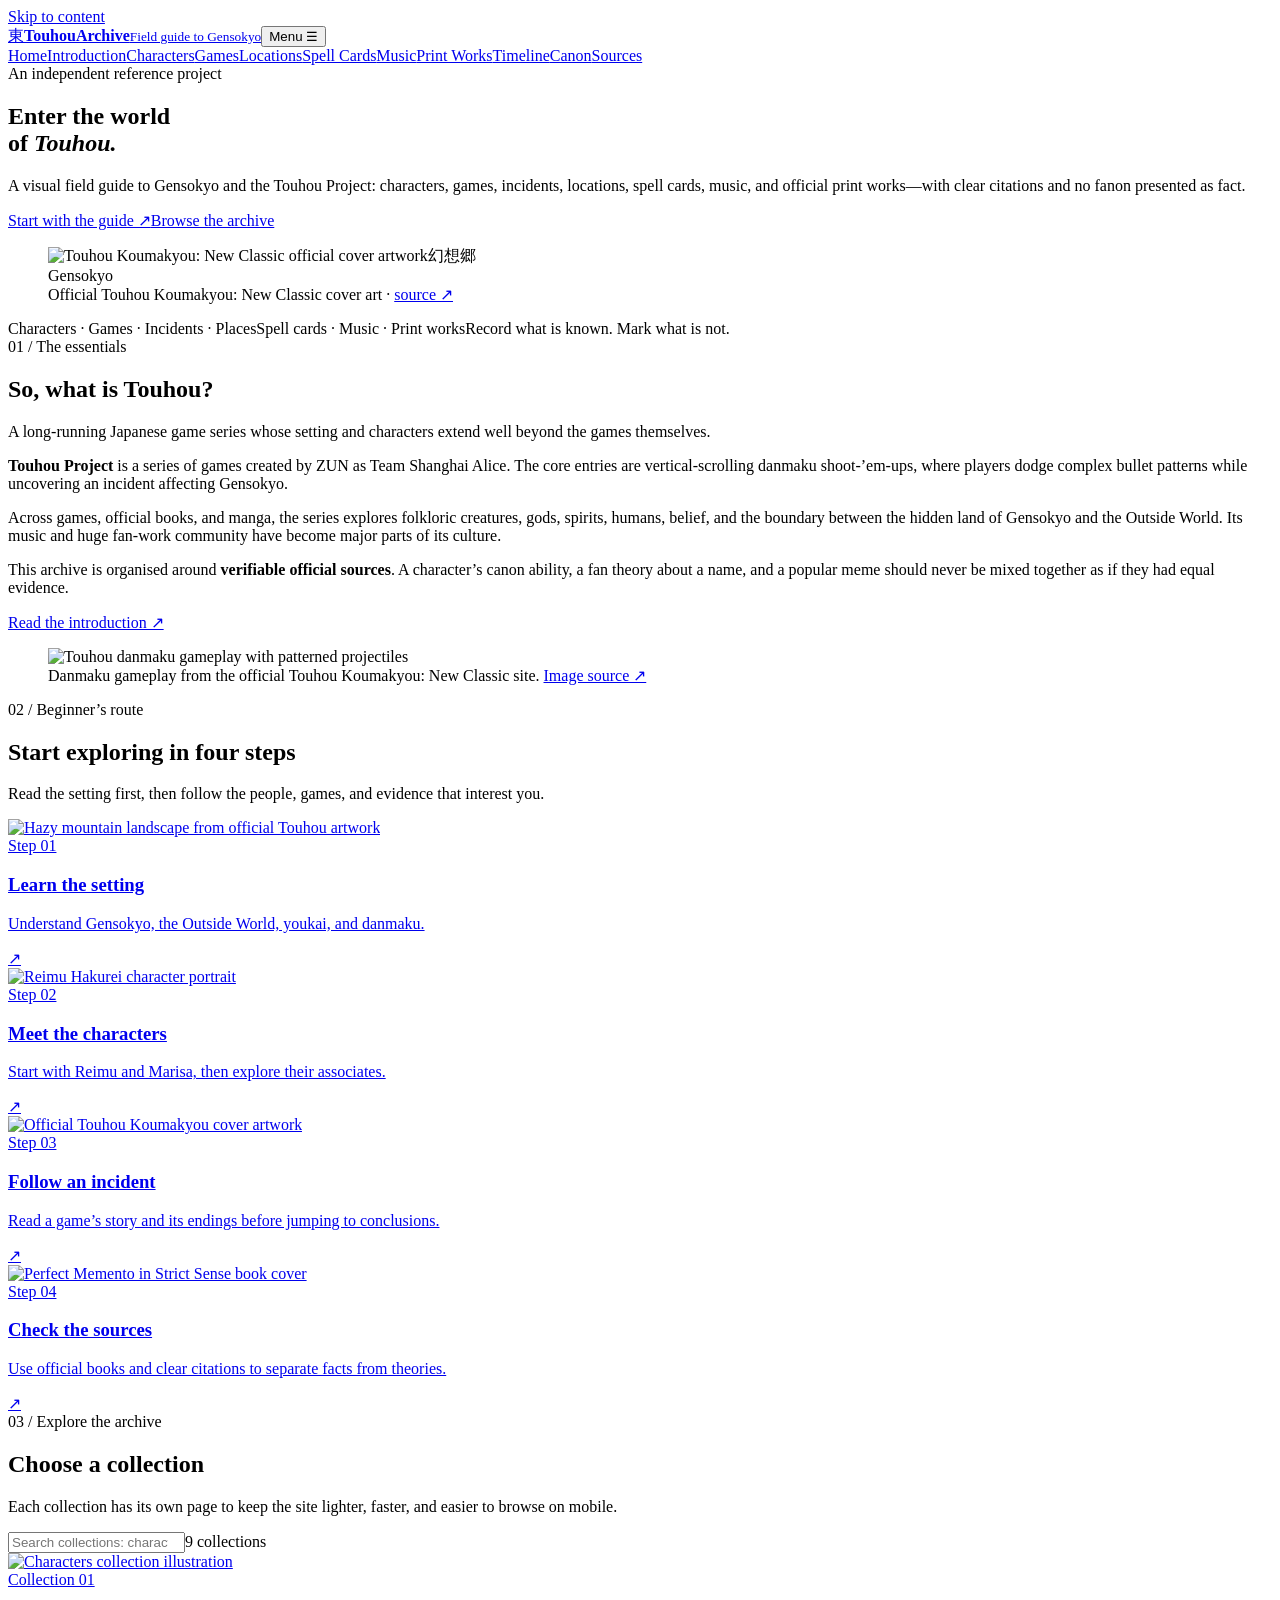
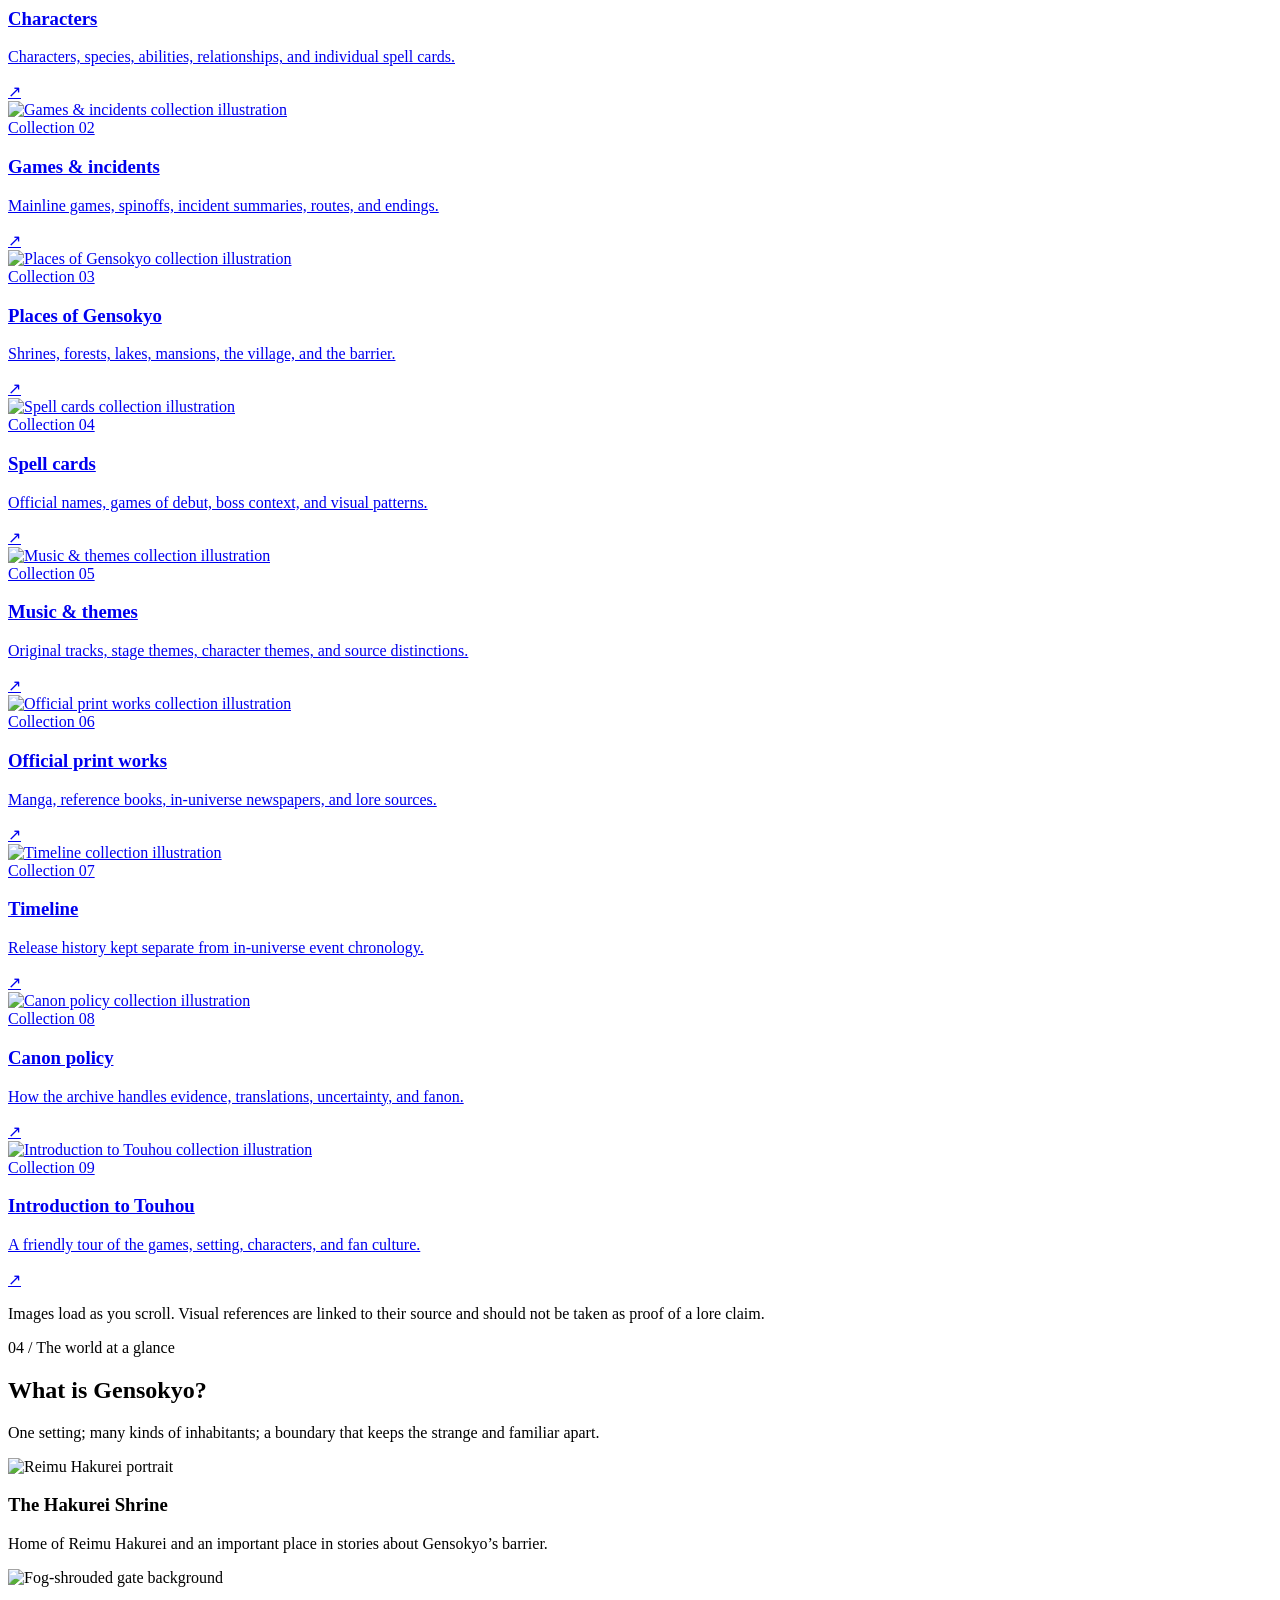
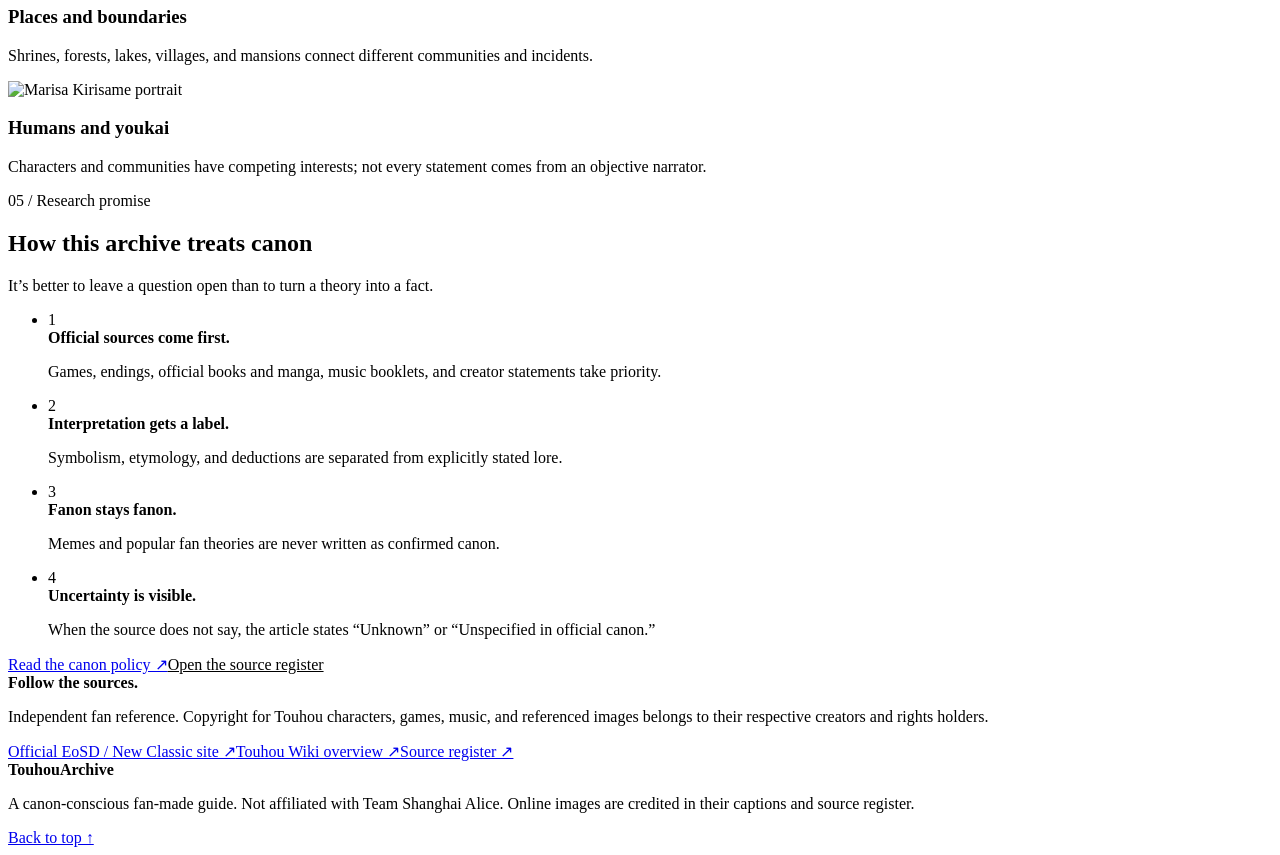
==== index.html @ c7a49cc0 "Add TouhouArchive homepage" ====
<!doctype html><html lang="en"><head><meta charset="utf-8"><meta name="viewport" content="width=device-width, initial-scale=1"><meta name="theme-color" content="#18131e"><meta name="description" content="TouhouArchive — a visual, canon-conscious guide to Touhou Project, Gensokyo, its characters, games, places, music, and official print works."><title>Home — TouhouArchive</title><link rel="stylesheet" href="assets/style.css"></head><body id="top"><a class="skip" href="#main">Skip to content</a><div class="topline"></div><header><div class="nav-wrap"><a class="brand" href="index.html"><span class="brand-mark" aria-hidden="true">東</span><span class="brand-copy"><b>TouhouArchive</b><small>Field guide to Gensokyo</small></span></a><button class="nav-toggle" type="button" aria-expanded="false" aria-controls="primary-nav">Menu ☰</button><nav class="nav-links" id="primary-nav" aria-label="Main navigation"><a href="index.html">Home</a><a href="pages/introduction.html">Introduction</a><a href="pages/characters.html">Characters</a><a href="pages/games.html">Games</a><a href="pages/locations.html">Locations</a><a href="pages/spell-cards.html">Spell Cards</a><a href="pages/music.html">Music</a><a href="pages/print-works.html">Print Works</a><a href="pages/chronology.html">Timeline</a><a href="pages/canon.html">Canon</a><a href="pages/sources.html">Sources</a></nav></div></header><main id="main"><section class="hero"><div class="hero-inner"><div><span class="eyebrow">An independent reference project</span><h1>Enter the world<br>of <em>Touhou.</em></h1><p>A visual field guide to Gensokyo and the Touhou Project: characters, games, incidents, locations, spell cards, music, and official print works—with clear citations and no fanon presented as fact.</p><div class="actions"><a class="button primary" href="pages/introduction.html">Start with the guide ↗</a><a class="button ghost" href="#archive">Browse the archive</a></div></div><figure class="hero-figure"><img src="https://touhou-project.news/shanghai-alice-reprise/assets/img/cover-en.BwrTSYxk_Z3mJMl.webp" alt="Touhou Koumakyou: New Classic official cover artwork" loading="eager" fetchpriority="high"><span class="hero-badge">幻想郷<br>Gensokyo</span><figcaption>Official Touhou Koumakyou: New Classic cover art · <a href="https://touhou-project.news/shanghai-alice-reprise/en/" target="_blank" rel="noopener">source ↗</a></figcaption></figure></div></section><div class="ticker"><div class="ticker-inner"><span>Characters · Games · Incidents · Places</span><span>Spell cards · Music · Print works</span><span>Record what is known. Mark what is not.</span></div></div>
<section class="section"><div class="section-inner"><div class="section-head"><div><span class="kicker">01 / The essentials</span><h2>So, what is Touhou?</h2></div><p>A long-running Japanese game series whose setting and characters extend well beyond the games themselves.</p></div><div class="intro-grid"><div class="body-copy"><p><strong>Touhou Project</strong> is a series of games created by ZUN as Team Shanghai Alice. The core entries are vertical-scrolling danmaku shoot-’em-ups, where players dodge complex bullet patterns while uncovering an incident affecting Gensokyo.</p><p>Across games, official books, and manga, the series explores folkloric creatures, gods, spirits, humans, belief, and the boundary between the hidden land of Gensokyo and the Outside World. Its music and huge fan-work community have become major parts of its culture.</p><p>This archive is organised around <strong>verifiable official sources</strong>. A character’s canon ability, a fan theory about a name, and a popular meme should never be mixed together as if they had equal evidence.</p><div class="actions"><a class="button primary" href="pages/introduction.html">Read the introduction ↗</a></div></div><figure class="image-panel"><img src="https://touhou-project.news/shanghai-alice-reprise/assets/img/screenshot-new-classic-en.CCEiUnlW_ZBh8uq.webp" alt="Touhou danmaku gameplay with patterned projectiles" loading="lazy" decoding="async"><figcaption>Danmaku gameplay from the official Touhou Koumakyou: New Classic site. <a href="https://touhou-project.news/shanghai-alice-reprise/en/" target="_blank" rel="noopener">Image source ↗</a></figcaption></figure></div></div></section>
<section class="section soft"><div class="section-inner"><div class="section-head"><div><span class="kicker">02 / Beginner’s route</span><h2>Start exploring in four steps</h2></div><p>Read the setting first, then follow the people, games, and evidence that interest you.</p></div><div class="card-grid"><a class="archive-card" href="pages/introduction.html"><img src="https://touhou-project.news/shanghai-alice-reprise/assets/img/base-cirno.CUhB2vJK_1bPY3u.webp" alt="Hazy mountain landscape from official Touhou artwork" loading="lazy"><div class="card-copy"><span class="card-index">Step 01</span><h3>Learn the setting</h3><p>Understand Gensokyo, the Outside World, youkai, and danmaku.</p><span class="arrow">↗</span></div></a><a class="archive-card" href="pages/characters.html"><img src="https://touhou-project.news/shanghai-alice-reprise/assets/img/portrait-reimu.BiylHtpy_1VPyDX.webp" alt="Reimu Hakurei character portrait" loading="lazy"><div class="card-copy"><span class="card-index">Step 02</span><h3>Meet the characters</h3><p>Start with Reimu and Marisa, then explore their associates.</p><span class="arrow">↗</span></div></a><a class="archive-card" href="pages/games.html"><img src="https://touhou-project.news/shanghai-alice-reprise/assets/img/cover-en.BwrTSYxk_Z3mJMl.webp" alt="Official Touhou Koumakyou cover artwork" loading="lazy"><div class="card-copy"><span class="card-index">Step 03</span><h3>Follow an incident</h3><p>Read a game’s story and its endings before jumping to conclusions.</p><span class="arrow">↗</span></div></a><a class="archive-card" href="pages/canon.html"><img src="https://www.neowing.co.jp/pictures/l/02/03/NEOBK-395940.jpg" alt="Perfect Memento in Strict Sense book cover" loading="lazy"><div class="card-copy"><span class="card-index">Step 04</span><h3>Check the sources</h3><p>Use official books and clear citations to separate facts from theories.</p><span class="arrow">↗</span></div></a></div></div></section>
<section class="section" id="archive"><div class="section-inner"><div class="section-head"><div><span class="kicker">03 / Explore the archive</span><h2>Choose a collection</h2></div><p>Each collection has its own page to keep the site lighter, faster, and easier to browse on mobile.</p></div><div class="search-row"><input type="search" data-card-search placeholder="Search collections: characters, locations, music…" aria-label="Search archive collections"><span class="small-source" data-card-count>9 collections</span></div><div class="card-grid"><a class="archive-card" data-card href="pages/characters.html"><img src="https://touhou-project.news/shanghai-alice-reprise/assets/img/portrait-reimu.BiylHtpy_1VPyDX.webp" alt="Characters collection illustration" loading="lazy" decoding="async"><div class="card-copy"><span class="card-index">Collection 01</span><h3>Characters</h3><p>Characters, species, abilities, relationships, and individual spell cards.</p><span class="arrow" aria-hidden="true">↗</span></div></a><a class="archive-card" data-card href="pages/games.html"><img src="https://touhou-project.news/shanghai-alice-reprise/assets/img/screenshot-new-classic-en.CCEiUnlW_ZBh8uq.webp" alt="Games &amp; incidents collection illustration" loading="lazy" decoding="async"><div class="card-copy"><span class="card-index">Collection 02</span><h3>Games &amp; incidents</h3><p>Mainline games, spinoffs, incident summaries, routes, and endings.</p><span class="arrow" aria-hidden="true">↗</span></div></a><a class="archive-card" data-card href="pages/locations.html"><img src="https://touhou-project.news/shanghai-alice-reprise/assets/img/base-meiling.D34IKjE1_2BaJ4.webp" alt="Places of Gensokyo collection illustration" loading="lazy" decoding="async"><div class="card-copy"><span class="card-index">Collection 03</span><h3>Places of Gensokyo</h3><p>Shrines, forests, lakes, mansions, the village, and the barrier.</p><span class="arrow" aria-hidden="true">↗</span></div></a><a class="archive-card" data-card href="pages/spell-cards.html"><img src="https://touhou-project.news/shanghai-alice-reprise/assets/img/screenshot-new-classic-en.CCEiUnlW_ZBh8uq.webp" alt="Spell cards collection illustration" loading="lazy" decoding="async"><div class="card-copy"><span class="card-index">Collection 04</span><h3>Spell cards</h3><p>Official names, games of debut, boss context, and visual patterns.</p><span class="arrow" aria-hidden="true">↗</span></div></a><a class="archive-card" data-card href="pages/music.html"><img src="https://touhou-project.news/shanghai-alice-reprise/assets/img/cover-en.BwrTSYxk_Z3mJMl.webp" alt="Music &amp; themes collection illustration" loading="lazy" decoding="async"><div class="card-copy"><span class="card-index">Collection 05</span><h3>Music &amp; themes</h3><p>Original tracks, stage themes, character themes, and source distinctions.</p><span class="arrow" aria-hidden="true">↗</span></div></a><a class="archive-card" data-card href="pages/print-works.html"><img src="https://www.neowing.co.jp/pictures/l/02/03/NEOBK-395940.jpg" alt="Official print works collection illustration" loading="lazy" decoding="async"><div class="card-copy"><span class="card-index">Collection 06</span><h3>Official print works</h3><p>Manga, reference books, in-universe newspapers, and lore sources.</p><span class="arrow" aria-hidden="true">↗</span></div></a><a class="archive-card" data-card href="pages/chronology.html"><img src="https://touhou-project.news/shanghai-alice-reprise/assets/img/bg-moon.S5PItN70_2rjpE2.webp" alt="Timeline collection illustration" loading="lazy" decoding="async"><div class="card-copy"><span class="card-index">Collection 07</span><h3>Timeline</h3><p>Release history kept separate from in-universe event chronology.</p><span class="arrow" aria-hidden="true">↗</span></div></a><a class="archive-card" data-card href="pages/canon.html"><img src="https://touhou-project.news/shanghai-alice-reprise/assets/img/bg-fog-04.CTd5y_SA_Z1gStYX.webp" alt="Canon policy collection illustration" loading="lazy" decoding="async"><div class="card-copy"><span class="card-index">Collection 08</span><h3>Canon policy</h3><p>How the archive handles evidence, translations, uncertainty, and fanon.</p><span class="arrow" aria-hidden="true">↗</span></div></a><a class="archive-card" data-card href="pages/introduction.html"><img src="https://touhou-project.news/shanghai-alice-reprise/assets/img/base-cirno.CUhB2vJK_1bPY3u.webp" alt="Introduction to Touhou collection illustration" loading="lazy" decoding="async"><div class="card-copy"><span class="card-index">Collection 09</span><h3>Introduction to Touhou</h3><p>A friendly tour of the games, setting, characters, and fan culture.</p><span class="arrow" aria-hidden="true">↗</span></div></a></div><p class="cards-note">Images load as you scroll. Visual references are linked to their source and should not be taken as proof of a lore claim.</p></div></section>
<section class="section dark-section"><div class="section-inner"><div class="section-head"><div><span class="kicker">04 / The world at a glance</span><h2>What is Gensokyo?</h2></div><p>One setting; many kinds of inhabitants; a boundary that keeps the strange and familiar apart.</p></div><div class="world-grid"><article class="world-item"><img src="https://touhou-project.news/shanghai-alice-reprise/assets/img/portrait-reimu.BiylHtpy_1VPyDX.webp" alt="Reimu Hakurei portrait" loading="lazy"><h3>The Hakurei Shrine</h3><p>Home of Reimu Hakurei and an important place in stories about Gensokyo’s barrier.</p></article><article class="world-item"><img src="https://touhou-project.news/shanghai-alice-reprise/assets/img/base-meiling.D34IKjE1_2BaJ4.webp" alt="Fog-shrouded gate background" loading="lazy"><h3>Places and boundaries</h3><p>Shrines, forests, lakes, villages, and mansions connect different communities and incidents.</p></article><article class="world-item"><img src="https://touhou-project.news/shanghai-alice-reprise/assets/img/portrait-marisa.B67Swbrj_Z1cf0sQ.webp" alt="Marisa Kirisame portrait" loading="lazy"><h3>Humans and youkai</h3><p>Characters and communities have competing interests; not every statement comes from an objective narrator.</p></article></div></div></section>
<section class="section"><div class="section-inner"><div class="section-head"><div><span class="kicker">05 / Research promise</span><h2>How this archive treats canon</h2></div><p>It’s better to leave a question open than to turn a theory into a fact.</p></div><ul class="rule-list"><li><span class="rule-num">1</span><div><strong>Official sources come first.</strong><p>Games, endings, official books and manga, music booklets, and creator statements take priority.</p></div></li><li><span class="rule-num">2</span><div><strong>Interpretation gets a label.</strong><p>Symbolism, etymology, and deductions are separated from explicitly stated lore.</p></div></li><li><span class="rule-num">3</span><div><strong>Fanon stays fanon.</strong><p>Memes and popular fan theories are never written as confirmed canon.</p></div></li><li><span class="rule-num">4</span><div><strong>Uncertainty is visible.</strong><p>When the source does not say, the article states “Unknown” or “Unspecified in official canon.”</p></div></li></ul><div class="actions"><a class="button primary" href="pages/canon.html">Read the canon policy ↗</a><a class="button ghost" style="color:var(--ink);border-color:#c4b6b2" href="pages/sources.html">Open the source register</a></div></div></section></main><section class="source-strip"><div class="source-inner"><div><strong>Follow the sources.</strong><p>Independent fan reference. Copyright for Touhou characters, games, music, and referenced images belongs to their respective creators and rights holders.</p></div><div class="source-links"><a href="https://touhou-project.news/shanghai-alice-reprise/en/" target="_blank" rel="noopener">Official EoSD / New Classic site ↗</a><a href="https://en.touhouwiki.net/wiki/Touhou_Project" target="_blank" rel="noopener">Touhou Wiki overview ↗</a><a href="pages/sources.html">Source register ↗</a></div></div></section><footer><div class="footer-inner"><div><strong>TouhouArchive</strong><p>A canon-conscious fan-made guide. Not affiliated with Team Shanghai Alice. Online images are credited in their captions and source register.</p></div><a class="back-top" href="#top">Back to top ↑</a></div></footer><script src="assets/site.js" defer></script></body></html>
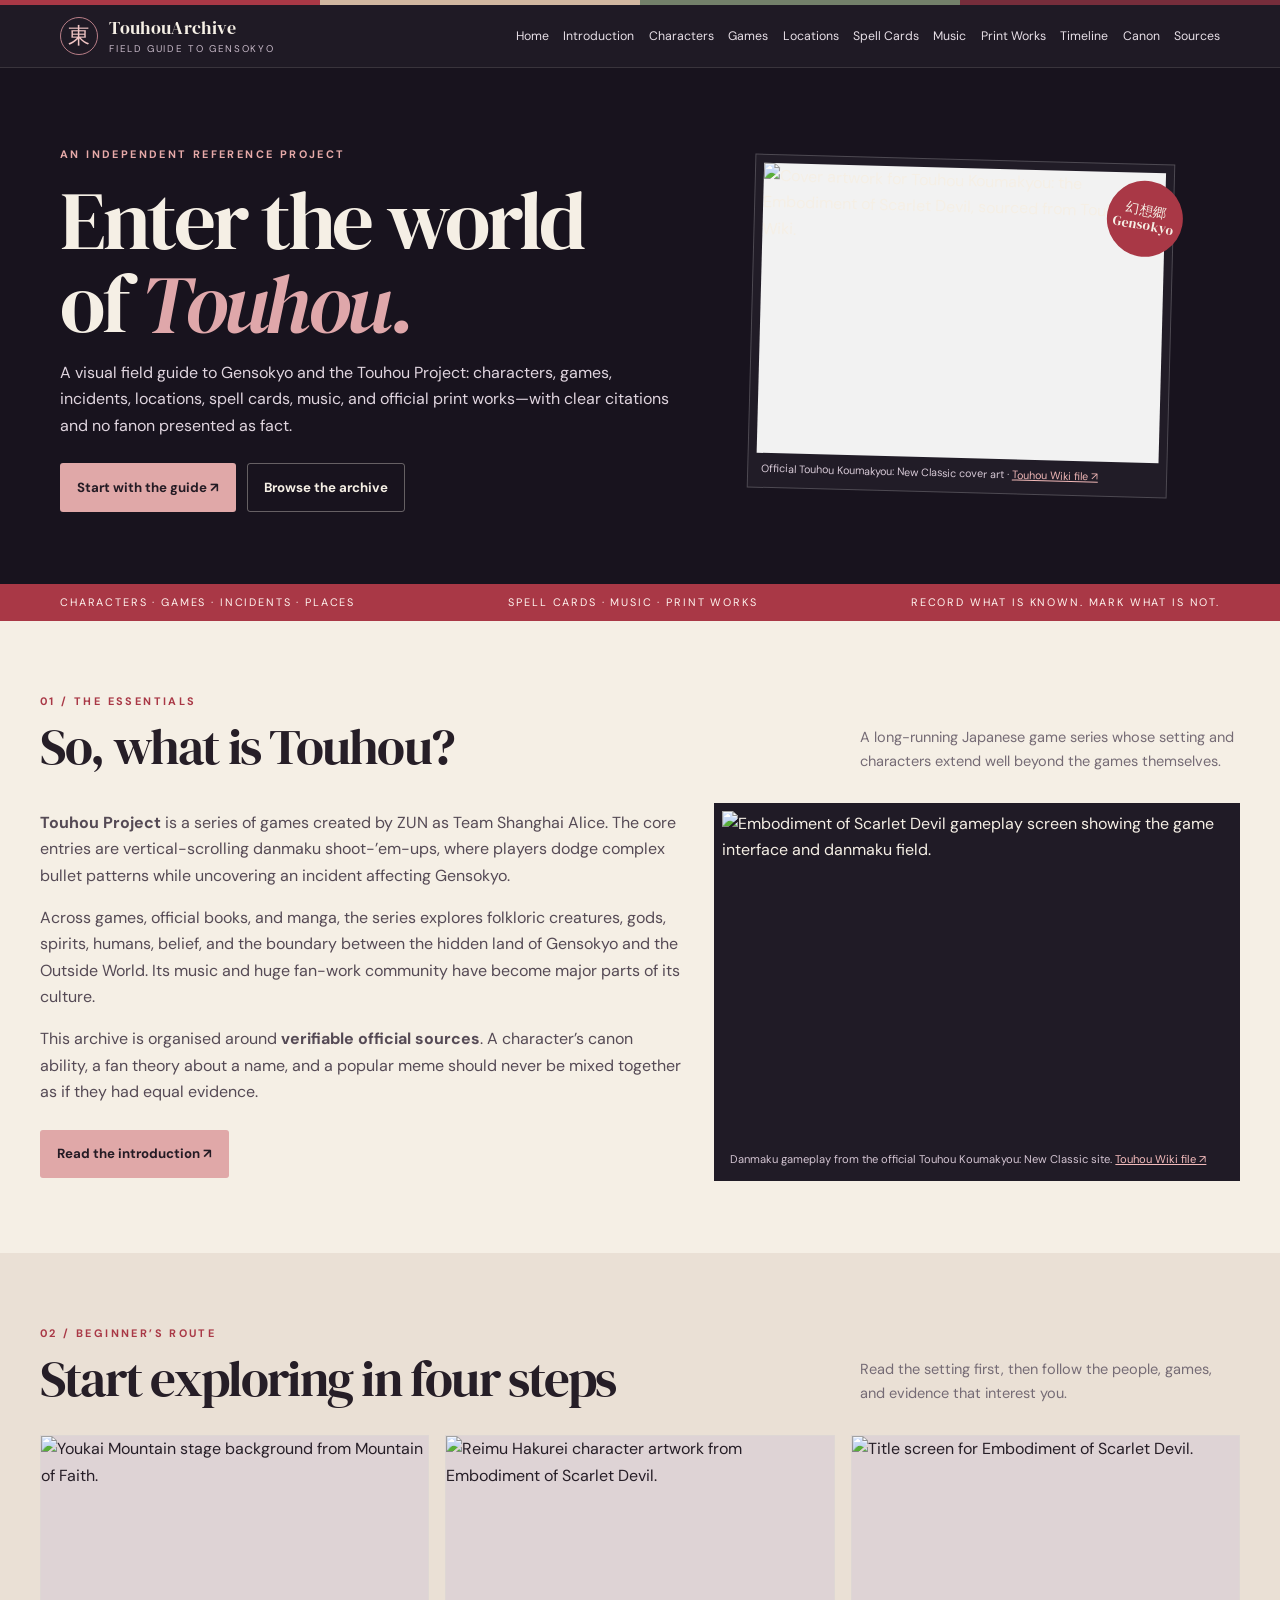
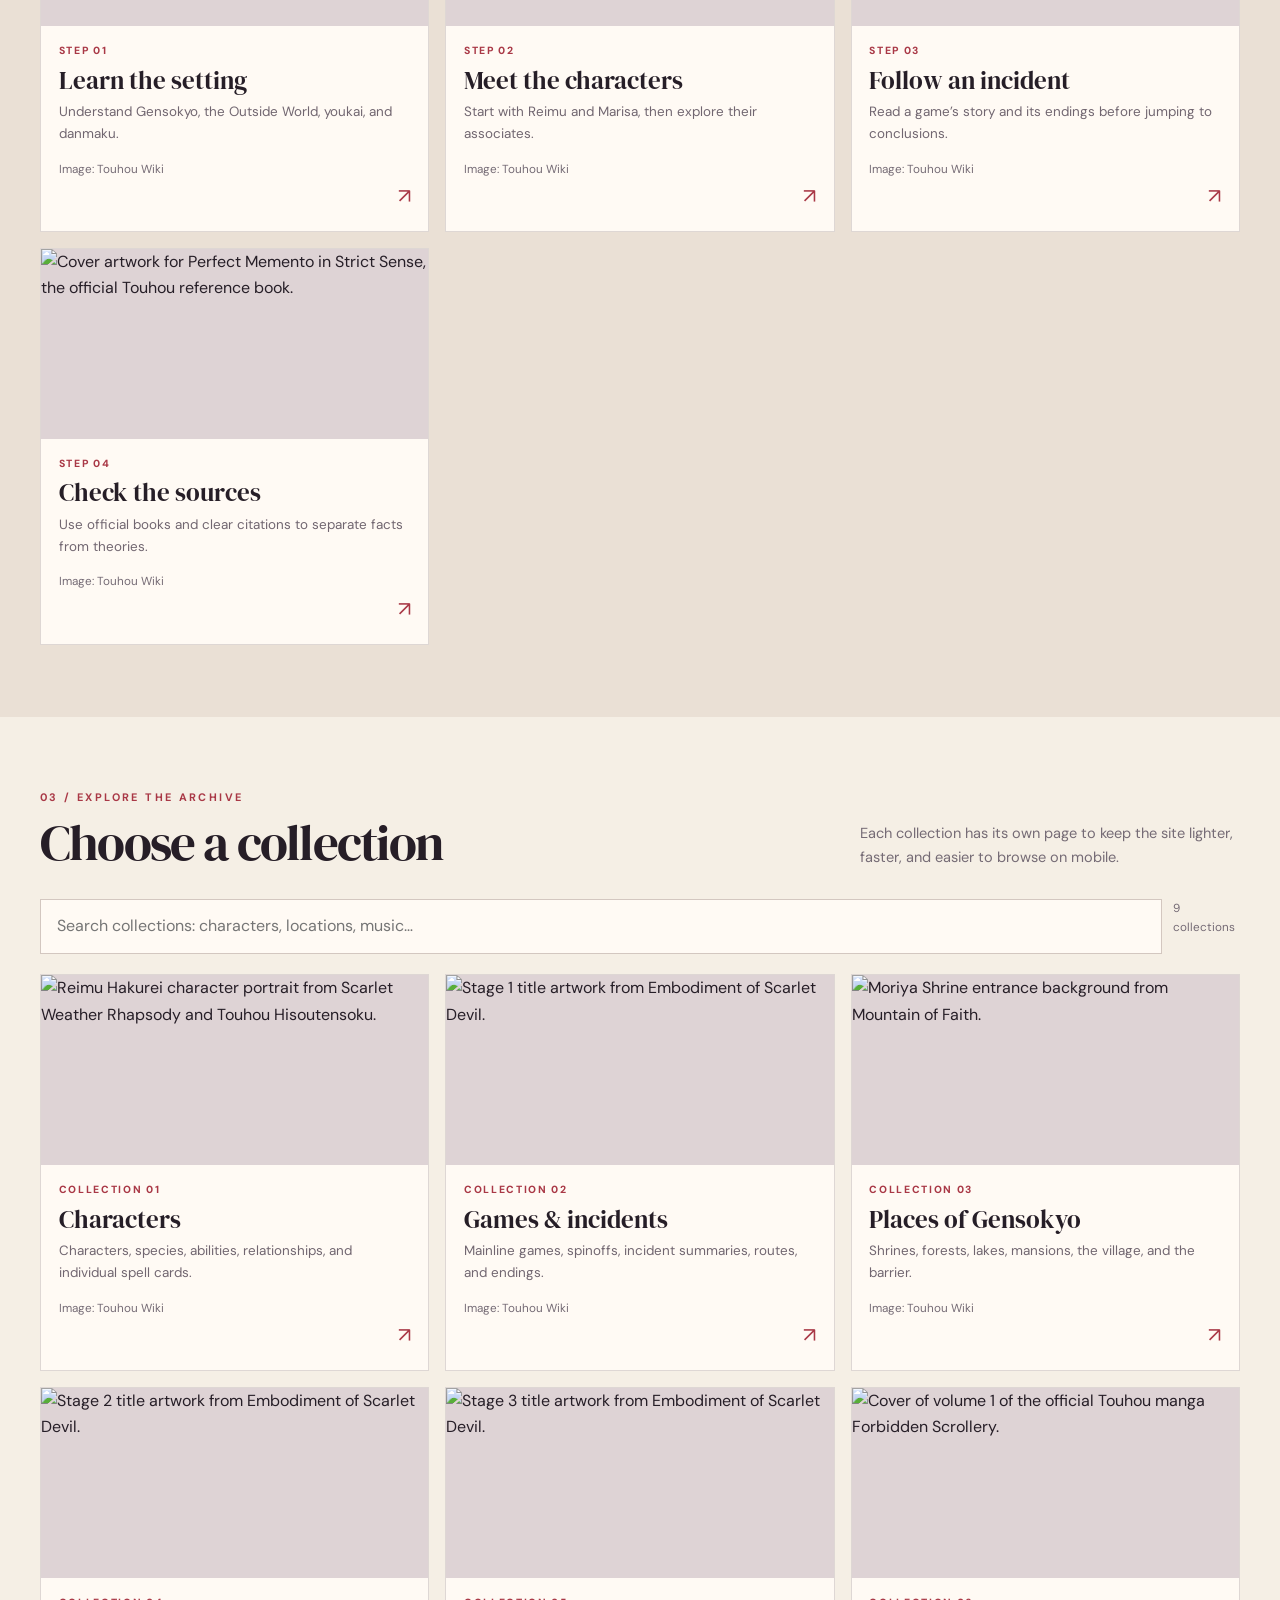
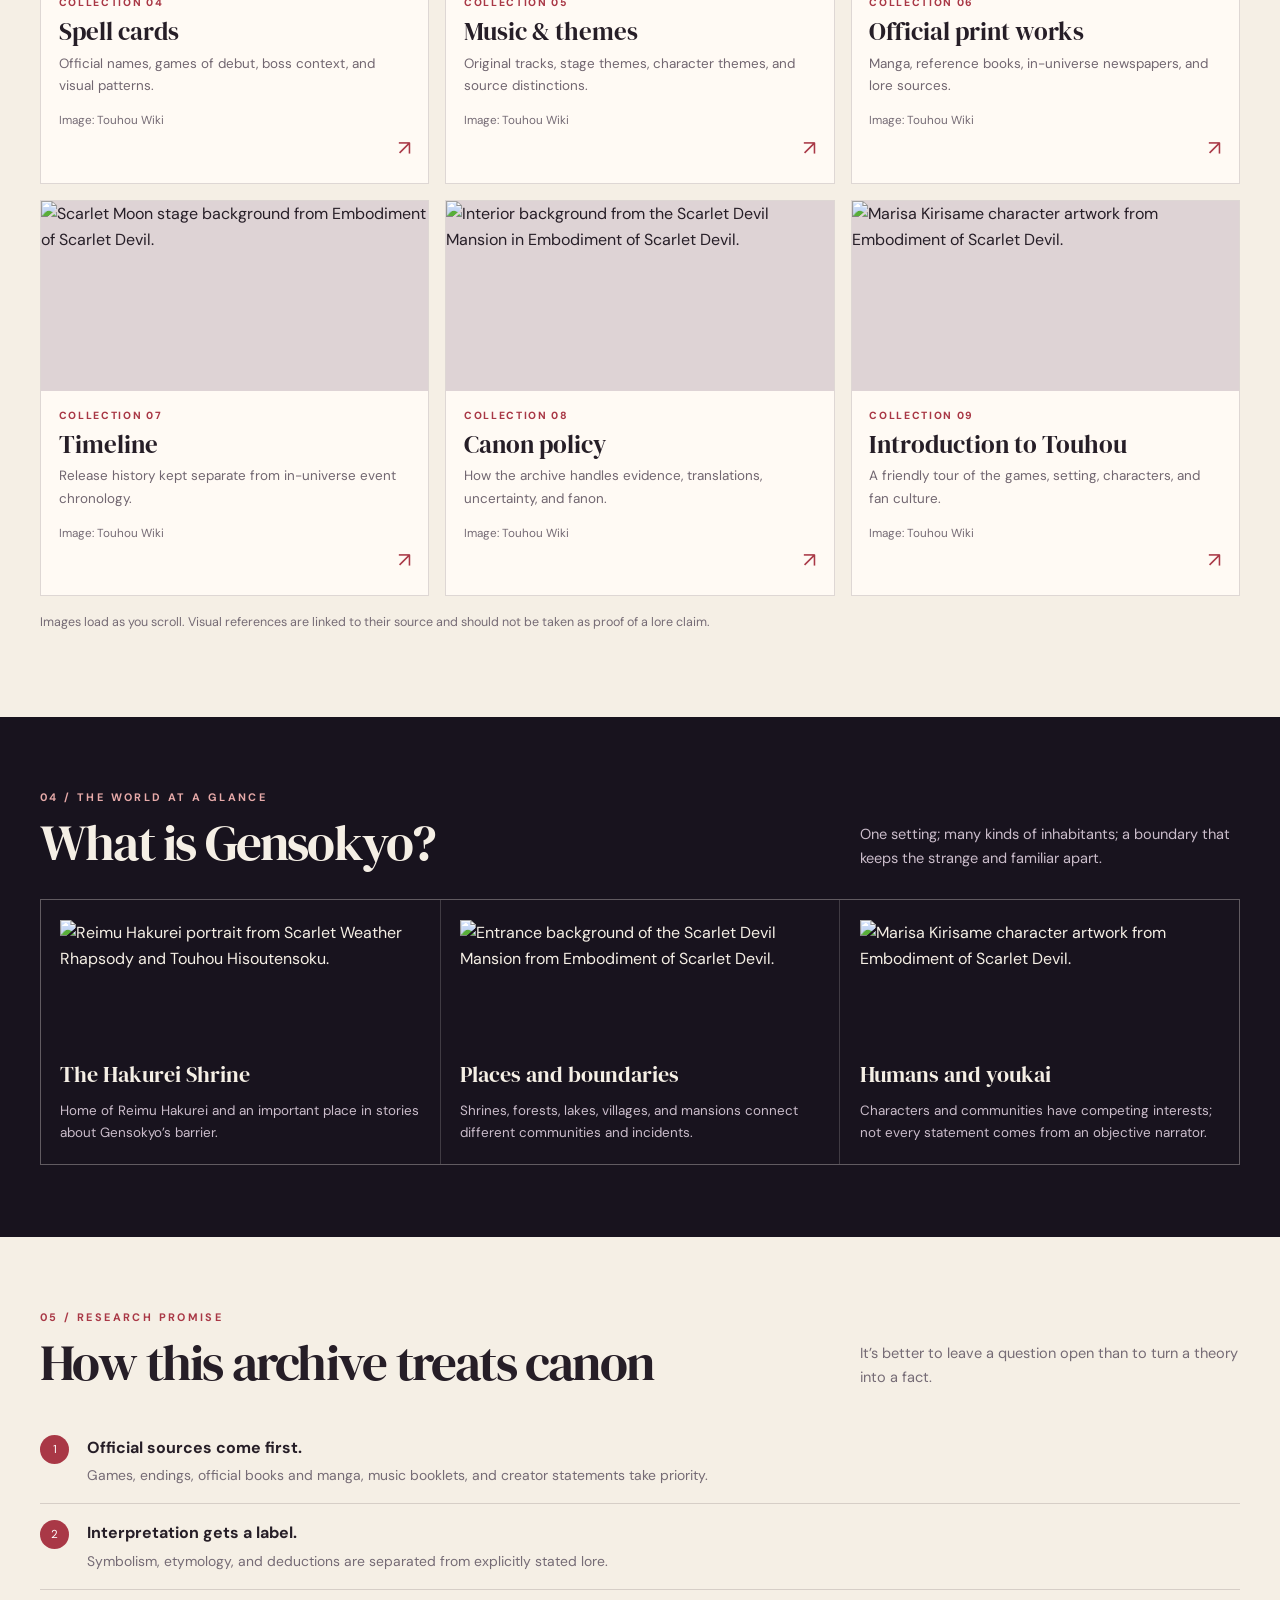
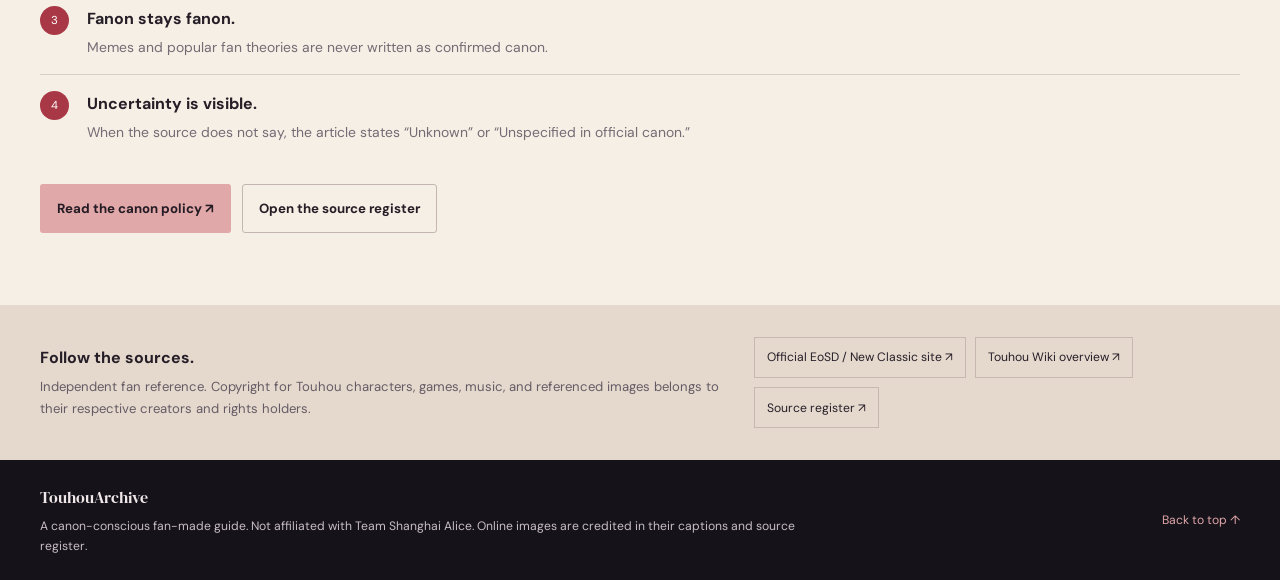
==== commit 4ecb4fd7: "Match character and archive images to Touhou Wiki sources" ====
--- a/index.html
+++ b/index.html
@@ -1,6 +1,6 @@
-<!doctype html><html lang="en"><head><meta charset="utf-8"><meta name="viewport" content="width=device-width, initial-scale=1"><meta name="theme-color" content="#18131e"><meta name="description" content="TouhouArchive — a visual, canon-conscious guide to Touhou Project, Gensokyo, its characters, games, places, music, and official print works."><title>Home — TouhouArchive</title><link rel="stylesheet" href="assets/style.css"></head><body id="top"><a class="skip" href="#main">Skip to content</a><div class="topline"></div><header><div class="nav-wrap"><a class="brand" href="index.html"><span class="brand-mark" aria-hidden="true">東</span><span class="brand-copy"><b>TouhouArchive</b><small>Field guide to Gensokyo</small></span></a><button class="nav-toggle" type="button" aria-expanded="false" aria-controls="primary-nav">Menu ☰</button><nav class="nav-links" id="primary-nav" aria-label="Main navigation"><a href="index.html">Home</a><a href="pages/introduction.html">Introduction</a><a href="pages/characters.html">Characters</a><a href="pages/games.html">Games</a><a href="pages/locations.html">Locations</a><a href="pages/spell-cards.html">Spell Cards</a><a href="pages/music.html">Music</a><a href="pages/print-works.html">Print Works</a><a href="pages/chronology.html">Timeline</a><a href="pages/canon.html">Canon</a><a href="pages/sources.html">Sources</a></nav></div></header><main id="main"><section class="hero"><div class="hero-inner"><div><span class="eyebrow">An independent reference project</span><h1>Enter the world<br>of <em>Touhou.</em></h1><p>A visual field guide to Gensokyo and the Touhou Project: characters, games, incidents, locations, spell cards, music, and official print works—with clear citations and no fanon presented as fact.</p><div class="actions"><a class="button primary" href="pages/introduction.html">Start with the guide ↗</a><a class="button ghost" href="#archive">Browse the archive</a></div></div><figure class="hero-figure"><img src="https://touhou-project.news/shanghai-alice-reprise/assets/img/cover-en.BwrTSYxk_Z3mJMl.webp" alt="Touhou Koumakyou: New Classic official cover artwork" loading="eager" fetchpriority="high"><span class="hero-badge">幻想郷<br>Gensokyo</span><figcaption>Official Touhou Koumakyou: New Classic cover art · <a href="https://touhou-project.news/shanghai-alice-reprise/en/" target="_blank" rel="noopener">source ↗</a></figcaption></figure></div></section><div class="ticker"><div class="ticker-inner"><span>Characters · Games · Incidents · Places</span><span>Spell cards · Music · Print works</span><span>Record what is known. Mark what is not.</span></div></div>
-<section class="section"><div class="section-inner"><div class="section-head"><div><span class="kicker">01 / The essentials</span><h2>So, what is Touhou?</h2></div><p>A long-running Japanese game series whose setting and characters extend well beyond the games themselves.</p></div><div class="intro-grid"><div class="body-copy"><p><strong>Touhou Project</strong> is a series of games created by ZUN as Team Shanghai Alice. The core entries are vertical-scrolling danmaku shoot-’em-ups, where players dodge complex bullet patterns while uncovering an incident affecting Gensokyo.</p><p>Across games, official books, and manga, the series explores folkloric creatures, gods, spirits, humans, belief, and the boundary between the hidden land of Gensokyo and the Outside World. Its music and huge fan-work community have become major parts of its culture.</p><p>This archive is organised around <strong>verifiable official sources</strong>. A character’s canon ability, a fan theory about a name, and a popular meme should never be mixed together as if they had equal evidence.</p><div class="actions"><a class="button primary" href="pages/introduction.html">Read the introduction ↗</a></div></div><figure class="image-panel"><img src="https://touhou-project.news/shanghai-alice-reprise/assets/img/screenshot-new-classic-en.CCEiUnlW_ZBh8uq.webp" alt="Touhou danmaku gameplay with patterned projectiles" loading="lazy" decoding="async"><figcaption>Danmaku gameplay from the official Touhou Koumakyou: New Classic site. <a href="https://touhou-project.news/shanghai-alice-reprise/en/" target="_blank" rel="noopener">Image source ↗</a></figcaption></figure></div></div></section>
-<section class="section soft"><div class="section-inner"><div class="section-head"><div><span class="kicker">02 / Beginner’s route</span><h2>Start exploring in four steps</h2></div><p>Read the setting first, then follow the people, games, and evidence that interest you.</p></div><div class="card-grid"><a class="archive-card" href="pages/introduction.html"><img src="https://touhou-project.news/shanghai-alice-reprise/assets/img/base-cirno.CUhB2vJK_1bPY3u.webp" alt="Hazy mountain landscape from official Touhou artwork" loading="lazy"><div class="card-copy"><span class="card-index">Step 01</span><h3>Learn the setting</h3><p>Understand Gensokyo, the Outside World, youkai, and danmaku.</p><span class="arrow">↗</span></div></a><a class="archive-card" href="pages/characters.html"><img src="https://touhou-project.news/shanghai-alice-reprise/assets/img/portrait-reimu.BiylHtpy_1VPyDX.webp" alt="Reimu Hakurei character portrait" loading="lazy"><div class="card-copy"><span class="card-index">Step 02</span><h3>Meet the characters</h3><p>Start with Reimu and Marisa, then explore their associates.</p><span class="arrow">↗</span></div></a><a class="archive-card" href="pages/games.html"><img src="https://touhou-project.news/shanghai-alice-reprise/assets/img/cover-en.BwrTSYxk_Z3mJMl.webp" alt="Official Touhou Koumakyou cover artwork" loading="lazy"><div class="card-copy"><span class="card-index">Step 03</span><h3>Follow an incident</h3><p>Read a game’s story and its endings before jumping to conclusions.</p><span class="arrow">↗</span></div></a><a class="archive-card" href="pages/canon.html"><img src="https://www.neowing.co.jp/pictures/l/02/03/NEOBK-395940.jpg" alt="Perfect Memento in Strict Sense book cover" loading="lazy"><div class="card-copy"><span class="card-index">Step 04</span><h3>Check the sources</h3><p>Use official books and clear citations to separate facts from theories.</p><span class="arrow">↗</span></div></a></div></div></section>
-<section class="section" id="archive"><div class="section-inner"><div class="section-head"><div><span class="kicker">03 / Explore the archive</span><h2>Choose a collection</h2></div><p>Each collection has its own page to keep the site lighter, faster, and easier to browse on mobile.</p></div><div class="search-row"><input type="search" data-card-search placeholder="Search collections: characters, locations, music…" aria-label="Search archive collections"><span class="small-source" data-card-count>9 collections</span></div><div class="card-grid"><a class="archive-card" data-card href="pages/characters.html"><img src="https://touhou-project.news/shanghai-alice-reprise/assets/img/portrait-reimu.BiylHtpy_1VPyDX.webp" alt="Characters collection illustration" loading="lazy" decoding="async"><div class="card-copy"><span class="card-index">Collection 01</span><h3>Characters</h3><p>Characters, species, abilities, relationships, and individual spell cards.</p><span class="arrow" aria-hidden="true">↗</span></div></a><a class="archive-card" data-card href="pages/games.html"><img src="https://touhou-project.news/shanghai-alice-reprise/assets/img/screenshot-new-classic-en.CCEiUnlW_ZBh8uq.webp" alt="Games &amp; incidents collection illustration" loading="lazy" decoding="async"><div class="card-copy"><span class="card-index">Collection 02</span><h3>Games &amp; incidents</h3><p>Mainline games, spinoffs, incident summaries, routes, and endings.</p><span class="arrow" aria-hidden="true">↗</span></div></a><a class="archive-card" data-card href="pages/locations.html"><img src="https://touhou-project.news/shanghai-alice-reprise/assets/img/base-meiling.D34IKjE1_2BaJ4.webp" alt="Places of Gensokyo collection illustration" loading="lazy" decoding="async"><div class="card-copy"><span class="card-index">Collection 03</span><h3>Places of Gensokyo</h3><p>Shrines, forests, lakes, mansions, the village, and the barrier.</p><span class="arrow" aria-hidden="true">↗</span></div></a><a class="archive-card" data-card href="pages/spell-cards.html"><img src="https://touhou-project.news/shanghai-alice-reprise/assets/img/screenshot-new-classic-en.CCEiUnlW_ZBh8uq.webp" alt="Spell cards collection illustration" loading="lazy" decoding="async"><div class="card-copy"><span class="card-index">Collection 04</span><h3>Spell cards</h3><p>Official names, games of debut, boss context, and visual patterns.</p><span class="arrow" aria-hidden="true">↗</span></div></a><a class="archive-card" data-card href="pages/music.html"><img src="https://touhou-project.news/shanghai-alice-reprise/assets/img/cover-en.BwrTSYxk_Z3mJMl.webp" alt="Music &amp; themes collection illustration" loading="lazy" decoding="async"><div class="card-copy"><span class="card-index">Collection 05</span><h3>Music &amp; themes</h3><p>Original tracks, stage themes, character themes, and source distinctions.</p><span class="arrow" aria-hidden="true">↗</span></div></a><a class="archive-card" data-card href="pages/print-works.html"><img src="https://www.neowing.co.jp/pictures/l/02/03/NEOBK-395940.jpg" alt="Official print works collection illustration" loading="lazy" decoding="async"><div class="card-copy"><span class="card-index">Collection 06</span><h3>Official print works</h3><p>Manga, reference books, in-universe newspapers, and lore sources.</p><span class="arrow" aria-hidden="true">↗</span></div></a><a class="archive-card" data-card href="pages/chronology.html"><img src="https://touhou-project.news/shanghai-alice-reprise/assets/img/bg-moon.S5PItN70_2rjpE2.webp" alt="Timeline collection illustration" loading="lazy" decoding="async"><div class="card-copy"><span class="card-index">Collection 07</span><h3>Timeline</h3><p>Release history kept separate from in-universe event chronology.</p><span class="arrow" aria-hidden="true">↗</span></div></a><a class="archive-card" data-card href="pages/canon.html"><img src="https://touhou-project.news/shanghai-alice-reprise/assets/img/bg-fog-04.CTd5y_SA_Z1gStYX.webp" alt="Canon policy collection illustration" loading="lazy" decoding="async"><div class="card-copy"><span class="card-index">Collection 08</span><h3>Canon policy</h3><p>How the archive handles evidence, translations, uncertainty, and fanon.</p><span class="arrow" aria-hidden="true">↗</span></div></a><a class="archive-card" data-card href="pages/introduction.html"><img src="https://touhou-project.news/shanghai-alice-reprise/assets/img/base-cirno.CUhB2vJK_1bPY3u.webp" alt="Introduction to Touhou collection illustration" loading="lazy" decoding="async"><div class="card-copy"><span class="card-index">Collection 09</span><h3>Introduction to Touhou</h3><p>A friendly tour of the games, setting, characters, and fan culture.</p><span class="arrow" aria-hidden="true">↗</span></div></a></div><p class="cards-note">Images load as you scroll. Visual references are linked to their source and should not be taken as proof of a lore claim.</p></div></section>
-<section class="section dark-section"><div class="section-inner"><div class="section-head"><div><span class="kicker">04 / The world at a glance</span><h2>What is Gensokyo?</h2></div><p>One setting; many kinds of inhabitants; a boundary that keeps the strange and familiar apart.</p></div><div class="world-grid"><article class="world-item"><img src="https://touhou-project.news/shanghai-alice-reprise/assets/img/portrait-reimu.BiylHtpy_1VPyDX.webp" alt="Reimu Hakurei portrait" loading="lazy"><h3>The Hakurei Shrine</h3><p>Home of Reimu Hakurei and an important place in stories about Gensokyo’s barrier.</p></article><article class="world-item"><img src="https://touhou-project.news/shanghai-alice-reprise/assets/img/base-meiling.D34IKjE1_2BaJ4.webp" alt="Fog-shrouded gate background" loading="lazy"><h3>Places and boundaries</h3><p>Shrines, forests, lakes, villages, and mansions connect different communities and incidents.</p></article><article class="world-item"><img src="https://touhou-project.news/shanghai-alice-reprise/assets/img/portrait-marisa.B67Swbrj_Z1cf0sQ.webp" alt="Marisa Kirisame portrait" loading="lazy"><h3>Humans and youkai</h3><p>Characters and communities have competing interests; not every statement comes from an objective narrator.</p></article></div></div></section>
+<!doctype html><html lang="en"><head><meta charset="utf-8"><meta name="viewport" content="width=device-width, initial-scale=1"><meta name="theme-color" content="#18131e"><meta name="description" content="TouhouArchive — a visual, canon-conscious guide to Touhou Project, Gensokyo, its characters, games, places, music, and official print works."><title>Home — TouhouArchive</title><link rel="stylesheet" href="assets/style.css"></head><body id="top"><a class="skip" href="#main">Skip to content</a><div class="topline"></div><header><div class="nav-wrap"><a class="brand" href="index.html"><span class="brand-mark" aria-hidden="true">東</span><span class="brand-copy"><b>TouhouArchive</b><small>Field guide to Gensokyo</small></span></a><button class="nav-toggle" type="button" aria-expanded="false" aria-controls="primary-nav">Menu ☰</button><nav class="nav-links" id="primary-nav" aria-label="Main navigation"><a href="index.html">Home</a><a href="pages/introduction.html">Introduction</a><a href="pages/characters.html">Characters</a><a href="pages/games.html">Games</a><a href="pages/locations.html">Locations</a><a href="pages/spell-cards.html">Spell Cards</a><a href="pages/music.html">Music</a><a href="pages/print-works.html">Print Works</a><a href="pages/chronology.html">Timeline</a><a href="pages/canon.html">Canon</a><a href="pages/sources.html">Sources</a></nav></div></header><main id="main"><section class="hero"><div class="hero-inner"><div><span class="eyebrow">An independent reference project</span><h1>Enter the world<br>of <em>Touhou.</em></h1><p>A visual field guide to Gensokyo and the Touhou Project: characters, games, incidents, locations, spell cards, music, and official print works—with clear citations and no fanon presented as fact.</p><div class="actions"><a class="button primary" href="pages/introduction.html">Start with the guide ↗</a><a class="button ghost" href="#archive">Browse the archive</a></div></div><figure class="hero-figure"><img src="https://en.touhouwiki.net/wiki/Special:FilePath/Th06cover.jpg" alt="Cover artwork for Touhou Koumakyou: the Embodiment of Scarlet Devil, sourced from Touhou Wiki." loading="eager" fetchpriority="high" data-wiki-file="Th06cover.jpg" title="Touhou Wiki file: Th06cover.jpg"><span class="hero-badge">幻想郷<br>Gensokyo</span><figcaption>Official Touhou Koumakyou: New Classic cover art · <a href="https://en.touhouwiki.net/wiki/File:Th06cover.jpg" target="_blank" rel="noopener">Touhou Wiki file ↗</a></figcaption></figure></div></section><div class="ticker"><div class="ticker-inner"><span>Characters · Games · Incidents · Places</span><span>Spell cards · Music · Print works</span><span>Record what is known. Mark what is not.</span></div></div>
+<section class="section"><div class="section-inner"><div class="section-head"><div><span class="kicker">01 / The essentials</span><h2>So, what is Touhou?</h2></div><p>A long-running Japanese game series whose setting and characters extend well beyond the games themselves.</p></div><div class="intro-grid"><div class="body-copy"><p><strong>Touhou Project</strong> is a series of games created by ZUN as Team Shanghai Alice. The core entries are vertical-scrolling danmaku shoot-’em-ups, where players dodge complex bullet patterns while uncovering an incident affecting Gensokyo.</p><p>Across games, official books, and manga, the series explores folkloric creatures, gods, spirits, humans, belief, and the boundary between the hidden land of Gensokyo and the Outside World. Its music and huge fan-work community have become major parts of its culture.</p><p>This archive is organised around <strong>verifiable official sources</strong>. A character’s canon ability, a fan theory about a name, and a popular meme should never be mixed together as if they had equal evidence.</p><div class="actions"><a class="button primary" href="pages/introduction.html">Read the introduction ↗</a></div></div><figure class="image-panel"><img src="https://en.touhouwiki.net/wiki/Special:FilePath/Th06screenLayout.jpg" alt="Embodiment of Scarlet Devil gameplay screen showing the game interface and danmaku field." loading="lazy" decoding="async" data-wiki-file="Th06screenLayout.jpg" title="Touhou Wiki file: Th06screenLayout.jpg"><figcaption>Danmaku gameplay from the official Touhou Koumakyou: New Classic site. <a href="https://en.touhouwiki.net/wiki/File:Th06screenLayout.jpg" target="_blank" rel="noopener">Touhou Wiki file ↗</a></figcaption></figure></div></div></section>
+<section class="section soft"><div class="section-inner"><div class="section-head"><div><span class="kicker">02 / Beginner’s route</span><h2>Start exploring in four steps</h2></div><p>Read the setting first, then follow the people, games, and evidence that interest you.</p></div><div class="card-grid"><a class="archive-card" href="pages/introduction.html"><img src="https://en.touhouwiki.net/wiki/Special:FilePath/Th10YoukaiMountain.jpg" alt="Youkai Mountain stage background from Mountain of Faith." loading="lazy" data-wiki-file="Th10YoukaiMountain.jpg" title="Touhou Wiki file: Th10YoukaiMountain.jpg"><div class="card-copy"><span class="card-index">Step 01</span><h3>Learn the setting</h3><p>Understand Gensokyo, the Outside World, youkai, and danmaku.</p><span class="small-source">Image: Touhou Wiki</span><span class="arrow">↗</span></div></a><a class="archive-card" href="pages/characters.html"><img src="https://en.touhouwiki.net/wiki/Special:FilePath/Th06Reimu.png" alt="Reimu Hakurei character artwork from Embodiment of Scarlet Devil." loading="lazy" data-wiki-file="Th06Reimu.png" title="Touhou Wiki file: Th06Reimu.png"><div class="card-copy"><span class="card-index">Step 02</span><h3>Meet the characters</h3><p>Start with Reimu and Marisa, then explore their associates.</p><span class="small-source">Image: Touhou Wiki</span><span class="arrow">↗</span></div></a><a class="archive-card" href="pages/games.html"><img src="https://en.touhouwiki.net/wiki/Special:FilePath/Th06titlescreen.jpg" alt="Title screen for Embodiment of Scarlet Devil." loading="lazy" data-wiki-file="Th06titlescreen.jpg" title="Touhou Wiki file: Th06titlescreen.jpg"><div class="card-copy"><span class="card-index">Step 03</span><h3>Follow an incident</h3><p>Read a game’s story and its endings before jumping to conclusions.</p><span class="small-source">Image: Touhou Wiki</span><span class="arrow">↗</span></div></a><a class="archive-card" href="pages/canon.html"><img src="https://en.touhouwiki.net/wiki/Special:FilePath/Thgscover.jpg" alt="Cover artwork for Perfect Memento in Strict Sense, the official Touhou reference book." loading="lazy" data-wiki-file="Thgscover.jpg" title="Touhou Wiki file: Thgscover.jpg"><div class="card-copy"><span class="card-index">Step 04</span><h3>Check the sources</h3><p>Use official books and clear citations to separate facts from theories.</p><span class="small-source">Image: Touhou Wiki</span><span class="arrow">↗</span></div></a></div></div></section>
+<section class="section" id="archive"><div class="section-inner"><div class="section-head"><div><span class="kicker">03 / Explore the archive</span><h2>Choose a collection</h2></div><p>Each collection has its own page to keep the site lighter, faster, and easier to browse on mobile.</p></div><div class="search-row"><input type="search" data-card-search placeholder="Search collections: characters, locations, music…" aria-label="Search archive collections"><span class="small-source" data-card-count>9 collections</span></div><div class="card-grid"><a class="archive-card" data-card href="pages/characters.html"><img src="https://en.touhouwiki.net/wiki/Special:FilePath/Th105Reimu.png" alt="Reimu Hakurei character portrait from Scarlet Weather Rhapsody and Touhou Hisoutensoku." loading="lazy" decoding="async" data-wiki-file="Th105Reimu.png" title="Touhou Wiki file: Th105Reimu.png"><div class="card-copy"><span class="card-index">Collection 01</span><h3>Characters</h3><p>Characters, species, abilities, relationships, and individual spell cards.</p><span class="small-source">Image: Touhou Wiki</span><span class="arrow" aria-hidden="true">↗</span></div></a><a class="archive-card" data-card href="pages/games.html"><img src="https://en.touhouwiki.net/wiki/Special:FilePath/Th06stage1title.jpg" alt="Stage 1 title artwork from Embodiment of Scarlet Devil." loading="lazy" decoding="async" data-wiki-file="Th06stage1title.jpg" title="Touhou Wiki file: Th06stage1title.jpg"><div class="card-copy"><span class="card-index">Collection 02</span><h3>Games &amp; incidents</h3><p>Mainline games, spinoffs, incident summaries, routes, and endings.</p><span class="small-source">Image: Touhou Wiki</span><span class="arrow" aria-hidden="true">↗</span></div></a><a class="archive-card" data-card href="pages/locations.html"><img src="https://en.touhouwiki.net/wiki/Special:FilePath/Th10MoriyaShrineEntrance.jpg" alt="Moriya Shrine entrance background from Mountain of Faith." loading="lazy" decoding="async" data-wiki-file="Th10MoriyaShrineEntrance.jpg" title="Touhou Wiki file: Th10MoriyaShrineEntrance.jpg"><div class="card-copy"><span class="card-index">Collection 03</span><h3>Places of Gensokyo</h3><p>Shrines, forests, lakes, mansions, the village, and the barrier.</p><span class="small-source">Image: Touhou Wiki</span><span class="arrow" aria-hidden="true">↗</span></div></a><a class="archive-card" data-card href="pages/spell-cards.html"><img src="https://en.touhouwiki.net/wiki/Special:FilePath/Th06stage2title.jpg" alt="Stage 2 title artwork from Embodiment of Scarlet Devil." loading="lazy" decoding="async" data-wiki-file="Th06stage2title.jpg" title="Touhou Wiki file: Th06stage2title.jpg"><div class="card-copy"><span class="card-index">Collection 04</span><h3>Spell cards</h3><p>Official names, games of debut, boss context, and visual patterns.</p><span class="small-source">Image: Touhou Wiki</span><span class="arrow" aria-hidden="true">↗</span></div></a><a class="archive-card" data-card href="pages/music.html"><img src="https://en.touhouwiki.net/wiki/Special:FilePath/Th06stage3title.jpg" alt="Stage 3 title artwork from Embodiment of Scarlet Devil." loading="lazy" decoding="async" data-wiki-file="Th06stage3title.jpg" title="Touhou Wiki file: Th06stage3title.jpg"><div class="card-copy"><span class="card-index">Collection 05</span><h3>Music &amp; themes</h3><p>Original tracks, stage themes, character themes, and source distinctions.</p><span class="small-source">Image: Touhou Wiki</span><span class="arrow" aria-hidden="true">↗</span></div></a><a class="archive-card" data-card href="pages/print-works.html"><img src="https://en.touhouwiki.net/wiki/Special:FilePath/FS%20Tankebon1%20cover.jpg" alt="Cover of volume 1 of the official Touhou manga Forbidden Scrollery." loading="lazy" decoding="async" data-wiki-file="FS Tankebon1 cover.jpg" title="Touhou Wiki file: FS Tankebon1 cover.jpg"><div class="card-copy"><span class="card-index">Collection 06</span><h3>Official print works</h3><p>Manga, reference books, in-universe newspapers, and lore sources.</p><span class="small-source">Image: Touhou Wiki</span><span class="arrow" aria-hidden="true">↗</span></div></a><a class="archive-card" data-card href="pages/chronology.html"><img src="https://en.touhouwiki.net/wiki/Special:FilePath/Th06ScarletMoon.jpg" alt="Scarlet Moon stage background from Embodiment of Scarlet Devil." loading="lazy" decoding="async" data-wiki-file="Th06ScarletMoon.jpg" title="Touhou Wiki file: Th06ScarletMoon.jpg"><div class="card-copy"><span class="card-index">Collection 07</span><h3>Timeline</h3><p>Release history kept separate from in-universe event chronology.</p><span class="small-source">Image: Touhou Wiki</span><span class="arrow" aria-hidden="true">↗</span></div></a><a class="archive-card" data-card href="pages/canon.html"><img src="https://en.touhouwiki.net/wiki/Special:FilePath/Th06SDMInterior.jpg" alt="Interior background from the Scarlet Devil Mansion in Embodiment of Scarlet Devil." loading="lazy" decoding="async" data-wiki-file="Th06SDMInterior.jpg" title="Touhou Wiki file: Th06SDMInterior.jpg"><div class="card-copy"><span class="card-index">Collection 08</span><h3>Canon policy</h3><p>How the archive handles evidence, translations, uncertainty, and fanon.</p><span class="small-source">Image: Touhou Wiki</span><span class="arrow" aria-hidden="true">↗</span></div></a><a class="archive-card" data-card href="pages/introduction.html"><img src="https://en.touhouwiki.net/wiki/Special:FilePath/Th06Marisa.png" alt="Marisa Kirisame character artwork from Embodiment of Scarlet Devil." loading="lazy" decoding="async" data-wiki-file="Th06Marisa.png" title="Touhou Wiki file: Th06Marisa.png"><div class="card-copy"><span class="card-index">Collection 09</span><h3>Introduction to Touhou</h3><p>A friendly tour of the games, setting, characters, and fan culture.</p><span class="small-source">Image: Touhou Wiki</span><span class="arrow" aria-hidden="true">↗</span></div></a></div><p class="cards-note">Images load as you scroll. Visual references are linked to their source and should not be taken as proof of a lore claim.</p></div></section>
+<section class="section dark-section"><div class="section-inner"><div class="section-head"><div><span class="kicker">04 / The world at a glance</span><h2>What is Gensokyo?</h2></div><p>One setting; many kinds of inhabitants; a boundary that keeps the strange and familiar apart.</p></div><div class="world-grid"><article class="world-item"><img src="https://en.touhouwiki.net/wiki/Special:FilePath/Th105Reimu.png" alt="Reimu Hakurei portrait from Scarlet Weather Rhapsody and Touhou Hisoutensoku." loading="lazy" data-wiki-file="Th105Reimu.png" title="Touhou Wiki file: Th105Reimu.png"><h3>The Hakurei Shrine</h3><p>Home of Reimu Hakurei and an important place in stories about Gensokyo’s barrier.</p></article><article class="world-item"><img src="https://en.touhouwiki.net/wiki/Special:FilePath/Th06SDMEntrance.jpg" alt="Entrance background of the Scarlet Devil Mansion from Embodiment of Scarlet Devil." loading="lazy" data-wiki-file="Th06SDMEntrance.jpg" title="Touhou Wiki file: Th06SDMEntrance.jpg"><h3>Places and boundaries</h3><p>Shrines, forests, lakes, villages, and mansions connect different communities and incidents.</p></article><article class="world-item"><img src="https://en.touhouwiki.net/wiki/Special:FilePath/Th06Marisa.png" alt="Marisa Kirisame character artwork from Embodiment of Scarlet Devil." loading="lazy" data-wiki-file="Th06Marisa.png" title="Touhou Wiki file: Th06Marisa.png"><h3>Humans and youkai</h3><p>Characters and communities have competing interests; not every statement comes from an objective narrator.</p></article></div></div></section>
 <section class="section"><div class="section-inner"><div class="section-head"><div><span class="kicker">05 / Research promise</span><h2>How this archive treats canon</h2></div><p>It’s better to leave a question open than to turn a theory into a fact.</p></div><ul class="rule-list"><li><span class="rule-num">1</span><div><strong>Official sources come first.</strong><p>Games, endings, official books and manga, music booklets, and creator statements take priority.</p></div></li><li><span class="rule-num">2</span><div><strong>Interpretation gets a label.</strong><p>Symbolism, etymology, and deductions are separated from explicitly stated lore.</p></div></li><li><span class="rule-num">3</span><div><strong>Fanon stays fanon.</strong><p>Memes and popular fan theories are never written as confirmed canon.</p></div></li><li><span class="rule-num">4</span><div><strong>Uncertainty is visible.</strong><p>When the source does not say, the article states “Unknown” or “Unspecified in official canon.”</p></div></li></ul><div class="actions"><a class="button primary" href="pages/canon.html">Read the canon policy ↗</a><a class="button ghost" style="color:var(--ink);border-color:#c4b6b2" href="pages/sources.html">Open the source register</a></div></div></section></main><section class="source-strip"><div class="source-inner"><div><strong>Follow the sources.</strong><p>Independent fan reference. Copyright for Touhou characters, games, music, and referenced images belongs to their respective creators and rights holders.</p></div><div class="source-links"><a href="https://touhou-project.news/shanghai-alice-reprise/en/" target="_blank" rel="noopener">Official EoSD / New Classic site ↗</a><a href="https://en.touhouwiki.net/wiki/Touhou_Project" target="_blank" rel="noopener">Touhou Wiki overview ↗</a><a href="pages/sources.html">Source register ↗</a></div></div></section><footer><div class="footer-inner"><div><strong>TouhouArchive</strong><p>A canon-conscious fan-made guide. Not affiliated with Team Shanghai Alice. Online images are credited in their captions and source register.</p></div><a class="back-top" href="#top">Back to top ↑</a></div></footer><script src="assets/site.js" defer></script></body></html>
--- a/assets/style.css
+++ b/assets/style.css
@@ -0,0 +1,10 @@
+@import url('https://fonts.googleapis.com/css2?family=DM+Sans:wght@400;500;600;700&family=DM+Serif+Display:ital@0;1&display=swap');
+:root{--ink:#261e27;--night:#18131e;--night2:#292130;--paper:#f5efe5;--paper2:#e9dfd1;--red:#a93846;--rose:#dfa7aa;--moss:#73806a;--muted:#756b75;--line:rgba(49,36,43,.16);--serif:'DM Serif Display',Georgia,serif;--sans:'DM Sans',system-ui,sans-serif;--max:1200px}
+*{box-sizing:border-box}html{scroll-behavior:smooth;scroll-padding-top:80px}body{margin:0;background:var(--paper);color:var(--ink);font-family:var(--sans);line-height:1.65}a{color:inherit}img{display:block;max-width:100%}button,input{font:inherit}.skip{position:absolute;left:-999px;top:0;background:white;padding:.7rem;z-index:99}.skip:focus{left:1rem;top:1rem}.topline{height:5px;background:linear-gradient(90deg,var(--red) 0 25%,#d0b7a0 25% 50%,var(--moss) 50% 75%,#762d3b 75%)}
+header{position:sticky;top:0;z-index:30;background:rgba(24,19,30,.97);color:var(--paper);border-bottom:1px solid rgba(245,239,229,.12);backdrop-filter:blur(12px)}.nav-wrap{max-width:var(--max);margin:auto;padding:.75rem 1.25rem;display:flex;align-items:center;justify-content:space-between;gap:1rem}.brand{display:flex;align-items:center;gap:.7rem;text-decoration:none;min-width:0}.brand-mark{width:38px;height:38px;display:grid;place-items:center;border:1px solid #b77d86;border-radius:50%;font-family:var(--serif);font-size:1.35rem;color:#f1c6c5}.brand-copy{display:grid;line-height:1.2}.brand-copy b{font-family:var(--serif);font-weight:400;font-size:1.12rem;letter-spacing:.02em}.brand-copy small{margin-top:.24rem;font-size:.61rem;letter-spacing:.17em;text-transform:uppercase;color:#c7b9c8}.nav-links{display:flex;align-items:center;flex-wrap:wrap;gap:.9rem}.nav-links a{font-size:.77rem;color:#e7dfe7;text-decoration:none}.nav-links a:hover,.nav-links a:focus-visible{color:#f1b7b6}.nav-toggle{display:none;border:1px solid #665663;border-radius:999px;background:transparent;color:#fff;padding:.4rem .75rem}
+.hero{background:var(--night);color:var(--paper);position:relative;overflow:hidden;isolation:isolate}.hero::before{content:'';position:absolute;inset:0;z-index:-2;background:linear-gradient(90deg,rgba(24,19,30,.97) 0%,rgba(24,19,30,.87) 44%,rgba(24,19,30,.22) 100%),url(https://touhou-project.news/shanghai-alice-reprise/assets/img/base-meiling.D34IKjE1_2BaJ4.webp) center 44%/cover no-repeat;opacity:.98}.hero-inner{max-width:var(--max);margin:auto;padding:4.5rem 1.25rem;display:grid;grid-template-columns:1.08fr .92fr;gap:2rem;align-items:center;min-height:440px}.eyebrow,.kicker{font-size:.68rem;text-transform:uppercase;letter-spacing:.22em;font-weight:700;color:#e7aaa9}.hero h1{font-family:var(--serif);font-weight:400;font-size:clamp(2.8rem,6.5vw,5.8rem);line-height:.99;letter-spacing:-.04em;margin:.8rem 0 1rem;max-width:760px}.hero h1 em{color:var(--rose)}.hero p{max-width:610px;color:#e0d5df}.actions{display:flex;flex-wrap:wrap;gap:.7rem;margin-top:1.5rem}.button{display:inline-flex;align-items:center;gap:.5rem;padding:.78rem 1rem;text-decoration:none;font-size:.83rem;font-weight:700;border:1px solid transparent;border-radius:3px}.primary{background:#e0a8a8;color:#241b24}.ghost{border-color:rgba(245,239,229,.35);color:var(--paper)}.button:hover{filter:brightness(1.07);transform:translateY(-1px)}.hero-figure{position:relative;max-width:420px;margin:auto;background:rgba(255,255,255,.04);border:1px solid rgba(255,255,255,.2);padding:.5rem;transform:rotate(1.5deg)}.hero-figure img{width:100%;height:290px;object-fit:contain;background:rgba(255,255,255,.94)}.hero-figure figcaption{font-size:.67rem;color:#d8cad7;padding:.45rem .3rem .1rem}.hero-figure figcaption a{color:#f0b7b6}.hero-badge{position:absolute;right:-.65rem;top:1rem;border-radius:50%;width:76px;height:76px;background:var(--red);display:grid;place-items:center;text-align:center;font-family:var(--serif);font-size:.85rem;line-height:1.1;transform:rotate(9deg)}
+.ticker{background:var(--red);color:#fff4ef;font-size:.68rem;letter-spacing:.17em;text-transform:uppercase}.ticker-inner{max-width:var(--max);margin:auto;padding:.6rem 1.25rem;display:flex;justify-content:space-between;gap:1.2rem}.section{padding:4.5rem 1.25rem}.section-inner{max-width:var(--max);margin:auto}.section-head{display:flex;justify-content:space-between;align-items:end;gap:2rem;margin-bottom:1.8rem}.section-head>div{max-width:740px}.kicker{display:block;color:var(--red);margin-bottom:.5rem}.section h2{font-family:var(--serif);font-weight:400;font-size:clamp(2rem,4vw,3.5rem);letter-spacing:-.035em;line-height:1.08;margin:0}.section-head p{max-width:380px;color:var(--muted);font-size:.91rem;margin:0}.body-copy{max-width:850px;color:#554a55}.body-copy p{margin:.25rem 0 1rem}.intro-grid{display:grid;grid-template-columns:1.1fr .9fr;gap:2rem;align-items:center}.image-panel{margin:0;background:#201b26;color:var(--paper);padding:.5rem}.image-panel img{width:100%;height:330px;object-fit:cover}.image-panel figcaption{padding:.55rem .5rem .3rem;font-size:.7rem;color:#d3c4d2}.image-panel a{color:#f2babb}.quote-card{background:var(--paper2);border-left:3px solid var(--red);padding:1.5rem}.quote-card .jp{font-family:var(--serif);font-size:2.4rem;color:var(--red-dark,#762d3b);line-height:1}.quote-card h3{font-family:var(--serif);font-size:1.4rem;font-weight:400;margin:.7rem 0 .3rem}.quote-card p{margin:0;color:#625763;font-size:.88rem}
+.card-grid{display:grid;grid-template-columns:repeat(3,minmax(0,1fr));gap:1rem}.archive-card{background:#fffaf4;border:1px solid var(--line);text-decoration:none;display:flex;flex-direction:column;min-width:0;overflow:hidden;transition:transform .2s,border-color .2s,box-shadow .2s}.archive-card:hover{transform:translateY(-3px);border-color:rgba(169,56,70,.55);box-shadow:0 12px 24px rgba(50,27,42,.08)}.archive-card img{width:100%;height:190px;object-fit:cover;background:#ded3d5}.archive-card .card-copy{padding:1rem 1.1rem 1.1rem;display:flex;flex-direction:column;flex:1}.card-index{font-size:.65rem;letter-spacing:.16em;text-transform:uppercase;color:var(--red);font-weight:800}.archive-card h3{font-family:var(--serif);font-weight:400;font-size:1.55rem;line-height:1.1;margin:.45rem 0}.archive-card p{font-size:.84rem;color:#716670;margin:0 0 .9rem}.arrow{margin-top:auto;align-self:flex-end;color:var(--red);font-size:1.3rem}.cards-note{color:var(--muted);font-size:.78rem;margin-top:1rem}.soft{background:#eae0d5}.dark-section{background:var(--night);color:var(--paper)}.dark-section .section-head p,.dark-section .body-copy{color:#cbbdcb}.dark-section .kicker{color:#e7aaa9}.world-grid{display:grid;grid-template-columns:repeat(3,1fr);gap:1px;background:rgba(245,239,229,.18);border:1px solid rgba(245,239,229,.18)}.world-item{background:var(--night);padding:1.2rem;min-height:150px}.world-item h3{font-family:var(--serif);font-weight:400;font-size:1.35rem;margin:0 0 .45rem}.world-item p{color:#cbbdcb;font-size:.84rem;margin:0}.world-item img{width:100%;height:125px;object-fit:cover;margin-bottom:.8rem}.rule-list{list-style:none;padding:0;margin:0}.rule-list li{display:grid;grid-template-columns:34px 1fr;gap:.8rem;padding:1rem 0;border-bottom:1px solid var(--line)}.rule-list li:last-child{border:0}.rule-num{width:29px;height:29px;display:grid;place-items:center;border-radius:50%;background:var(--red);color:white;font-size:.72rem}.rule-list strong{display:block}.rule-list p{margin:.2rem 0 0;color:var(--muted);font-size:.87rem}.page-hero{background:#211b27;color:var(--paper);position:relative;overflow:hidden}.page-hero::before{content:'';position:absolute;inset:0;background:linear-gradient(90deg,rgba(24,19,30,.97),rgba(24,19,30,.7) 57%,rgba(24,19,30,.32)),var(--page-bg) center/cover no-repeat;opacity:.95}.page-hero-inner{position:relative;max-width:var(--max);margin:auto;padding:3.6rem 1.25rem;min-height:300px;display:grid;grid-template-columns:1fr minmax(150px,.42fr);gap:2rem;align-items:center}.page-hero h1{font-family:var(--serif);font-size:clamp(2.5rem,5.5vw,4.7rem);font-weight:400;line-height:1;margin:.4rem 0 .8rem;letter-spacing:-.04em}.page-hero p{max-width:720px;color:#e1d7e0;margin:.5rem 0}.page-hero img{width:100%;max-height:205px;object-fit:contain;filter:drop-shadow(0 14px 18px rgba(0,0,0,.3))}.page-hero .caption{font-size:.67rem;color:#d0c2d0}.article-layout{display:grid;grid-template-columns:minmax(0,1fr) 280px;gap:2.2rem;align-items:start}.article-main{min-width:0}.article-main h2{font-family:var(--serif);font-weight:400;font-size:2.1rem;line-height:1.1;margin:2.2rem 0 .8rem}.article-main h2:first-child{margin-top:0}.article-main h3{font-family:var(--serif);font-size:1.4rem;font-weight:400;margin:1.3rem 0 .5rem}.article-main p,.article-main li{color:#514753}.article-main p{margin:.45rem 0 1rem}.article-aside{position:sticky;top:100px;background:#e9dfd1;padding:1.2rem;border-top:3px solid var(--moss)}.article-aside h3{font-family:var(--serif);font-weight:400;margin:0 0 .5rem;font-size:1.35rem}.article-aside p,.article-aside li{font-size:.81rem;color:#655b64}.article-aside ul{padding-left:1.1rem}.figure-row{display:grid;grid-template-columns:repeat(2,minmax(0,1fr));gap:1rem;margin:1.4rem 0}.figure-card{margin:0;border:1px solid var(--line);background:#fffaf4;overflow:hidden}.figure-card img{width:100%;height:220px;object-fit:cover;background:#ded3d5}.figure-card figcaption{padding:.7rem .85rem;font-size:.75rem;color:#6e626c}.figure-card figcaption a{color:var(--red-dark)}.info-table{width:100%;border-collapse:collapse;margin:1rem 0 1.4rem;background:#fffaf4;font-size:.86rem}.info-table th,.info-table td{text-align:left;vertical-align:top;border:1px solid #d9ccc6;padding:.75rem}.info-table th{width:28%;background:#ede3d8;font-weight:700}.callout{margin:1.4rem 0;padding:1.1rem 1.25rem;background:#e8ded2;border-left:3px solid var(--red);font-size:.89rem;color:#594d59}.tag{display:inline-block;font-size:.65rem;font-weight:800;letter-spacing:.1em;text-transform:uppercase;border:1px solid #c7b5b6;padding:.22rem .45rem;margin:.15rem .2rem .15rem 0;color:#7f3443}.source-list a{color:#8d3442}.source-list li{margin:.5rem 0}.source-strip{background:#e5d9ce;padding:2rem 1.25rem}.source-inner{max-width:var(--max);margin:auto;display:flex;align-items:center;justify-content:space-between;gap:2rem}.source-inner p{margin:.3rem 0 0;max-width:720px;color:#655b64;font-size:.82rem}.source-links{display:flex;flex-wrap:wrap;gap:.55rem}.source-links a{font-size:.76rem;border:1px solid #c7b7b0;padding:.6rem .75rem;text-decoration:none}.source-links a:hover{background:rgba(255,255,255,.5)}footer{background:#151219;color:#c8bdc7;padding:1.5rem 1.25rem;font-size:.76rem}.footer-inner{max-width:var(--max);margin:auto;display:flex;justify-content:space-between;align-items:center;gap:1.5rem}footer strong{color:#f0e7e8;font-family:var(--serif);font-size:1rem;font-weight:400}footer p{max-width:780px;margin:.35rem 0 0}footer a{color:#e0a6a8}.back-top{text-decoration:none;white-space:nowrap}.search-row{display:flex;gap:.7rem;margin:1.25rem 0}.search-row input{width:100%;padding:.85rem 1rem;border:1px solid #d3c7c0;background:#fffaf4}.search-row input:focus{outline:2px solid #d3a0a3}.small-source{font-size:.73rem;color:var(--muted)}
+@media(max-width:920px){.nav-toggle{display:inline-block}.nav-links{display:none;position:absolute;top:100%;left:0;right:0;flex-direction:column;align-items:flex-start;padding:1rem 1.25rem 1.25rem;background:var(--night);border-bottom:1px solid #483b4b}.nav-links.open{display:flex}.hero-inner{grid-template-columns:1fr .72fr;gap:1rem}.hero-figure img{height:240px}.card-grid{grid-template-columns:repeat(2,minmax(0,1fr))}.article-layout{grid-template-columns:1fr}.article-aside{position:static}.world-grid{grid-template-columns:repeat(2,1fr)}.page-hero-inner{grid-template-columns:1fr 220px}}
+@media(max-width:600px){.nav-wrap{padding:.65rem 1rem}.hero-inner{grid-template-columns:1fr;padding:3.3rem 1rem 2.6rem;gap:1.2rem}.hero h1{font-size:clamp(3rem,14vw,4.7rem)}.hero-figure{max-width:330px;width:90%}.hero-figure img{height:220px}.ticker-inner{padding:.6rem 1rem;justify-content:flex-start}.ticker-inner span:nth-child(2){display:none}.section{padding:3.2rem 1rem}.section-head{display:block}.section-head p{margin-top:.8rem}.intro-grid{grid-template-columns:1fr}.image-panel img{height:260px}.card-grid{grid-template-columns:1fr}.archive-card img{height:215px}.world-grid{grid-template-columns:1fr}.page-hero-inner{grid-template-columns:1fr;padding:2.8rem 1rem;gap:.4rem}.page-hero-inner>figure{display:none}.page-hero h1{font-size:3rem}.figure-row{grid-template-columns:1fr}.figure-card img{height:230px}.source-inner,.footer-inner{align-items:flex-start;flex-direction:column}.source-links{display:grid;grid-template-columns:1fr;width:100%}.source-links a{white-space:normal}.info-table{font-size:.78rem}.info-table th,.info-table td{padding:.55rem}}
+@media(prefers-reduced-motion:reduce){html{scroll-behavior:auto}*,*::before,*::after{transition-duration:.01ms!important;animation-duration:.01ms!important}}
